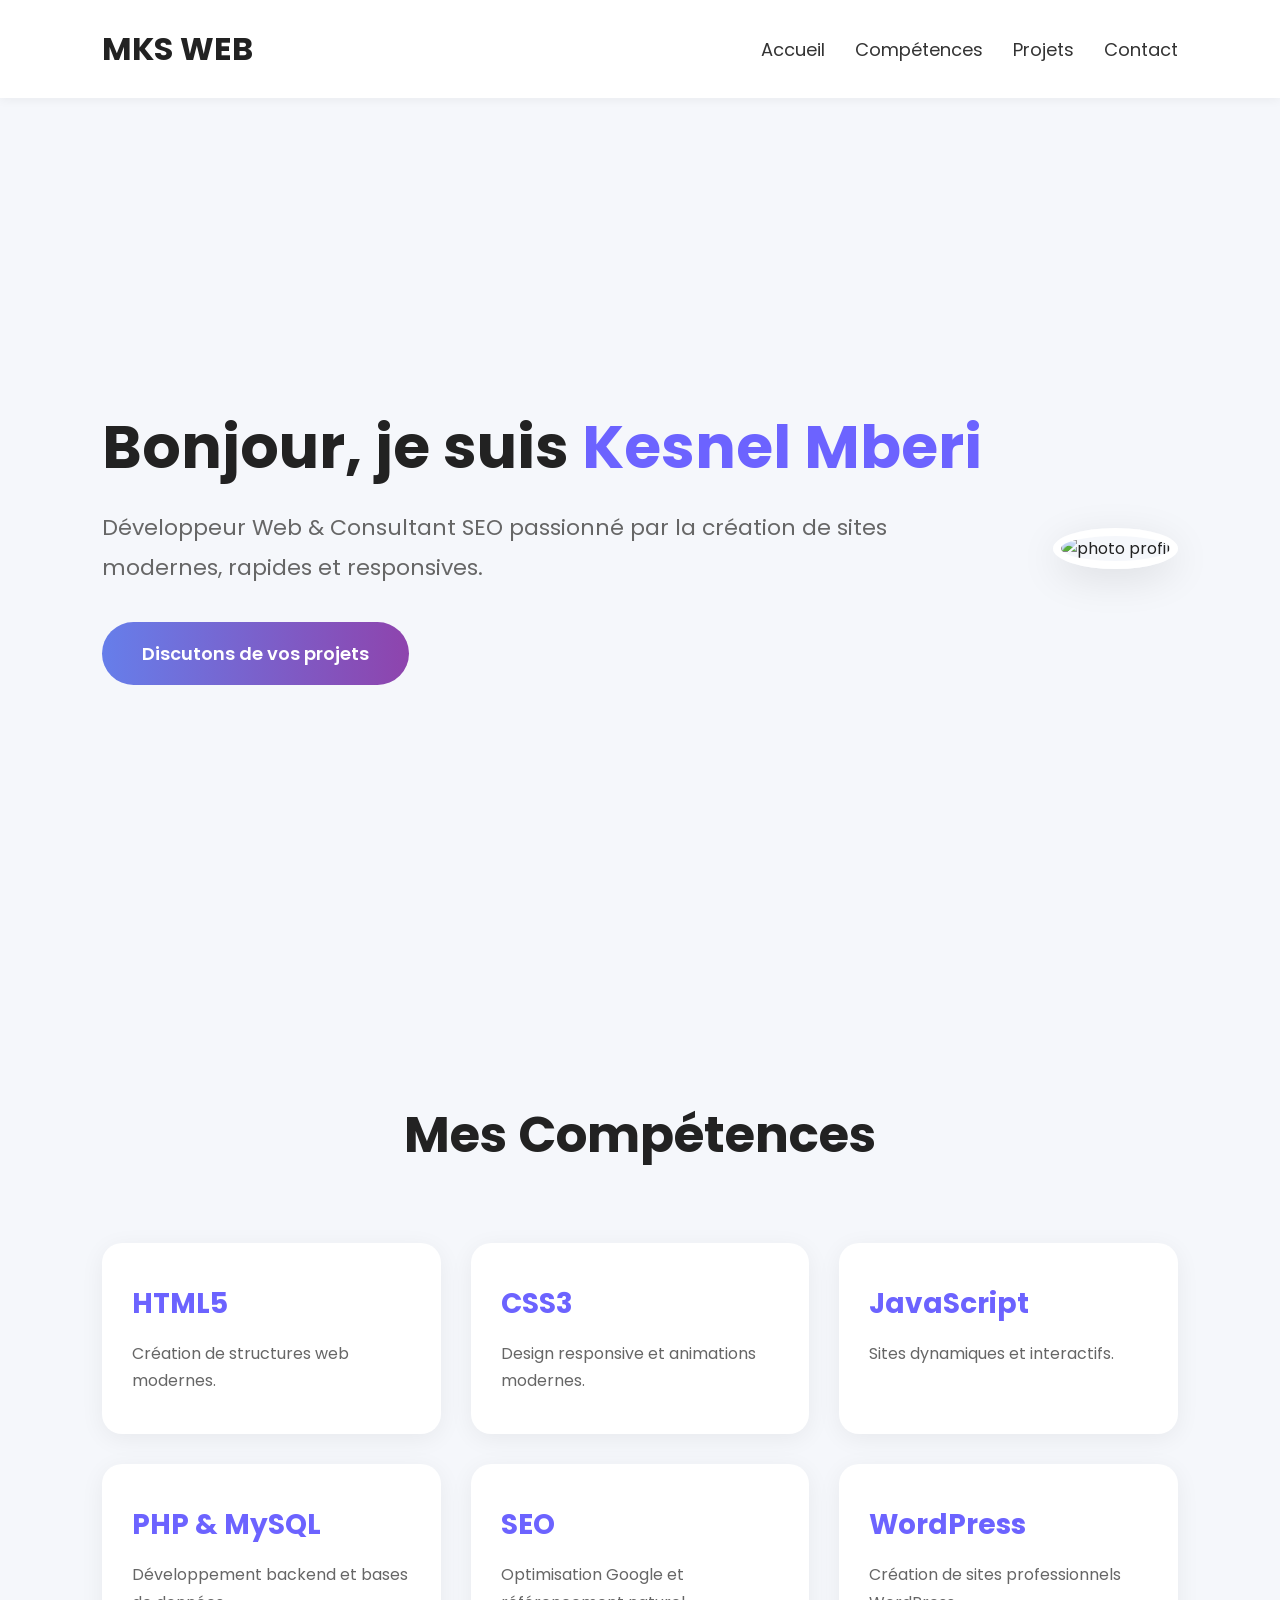
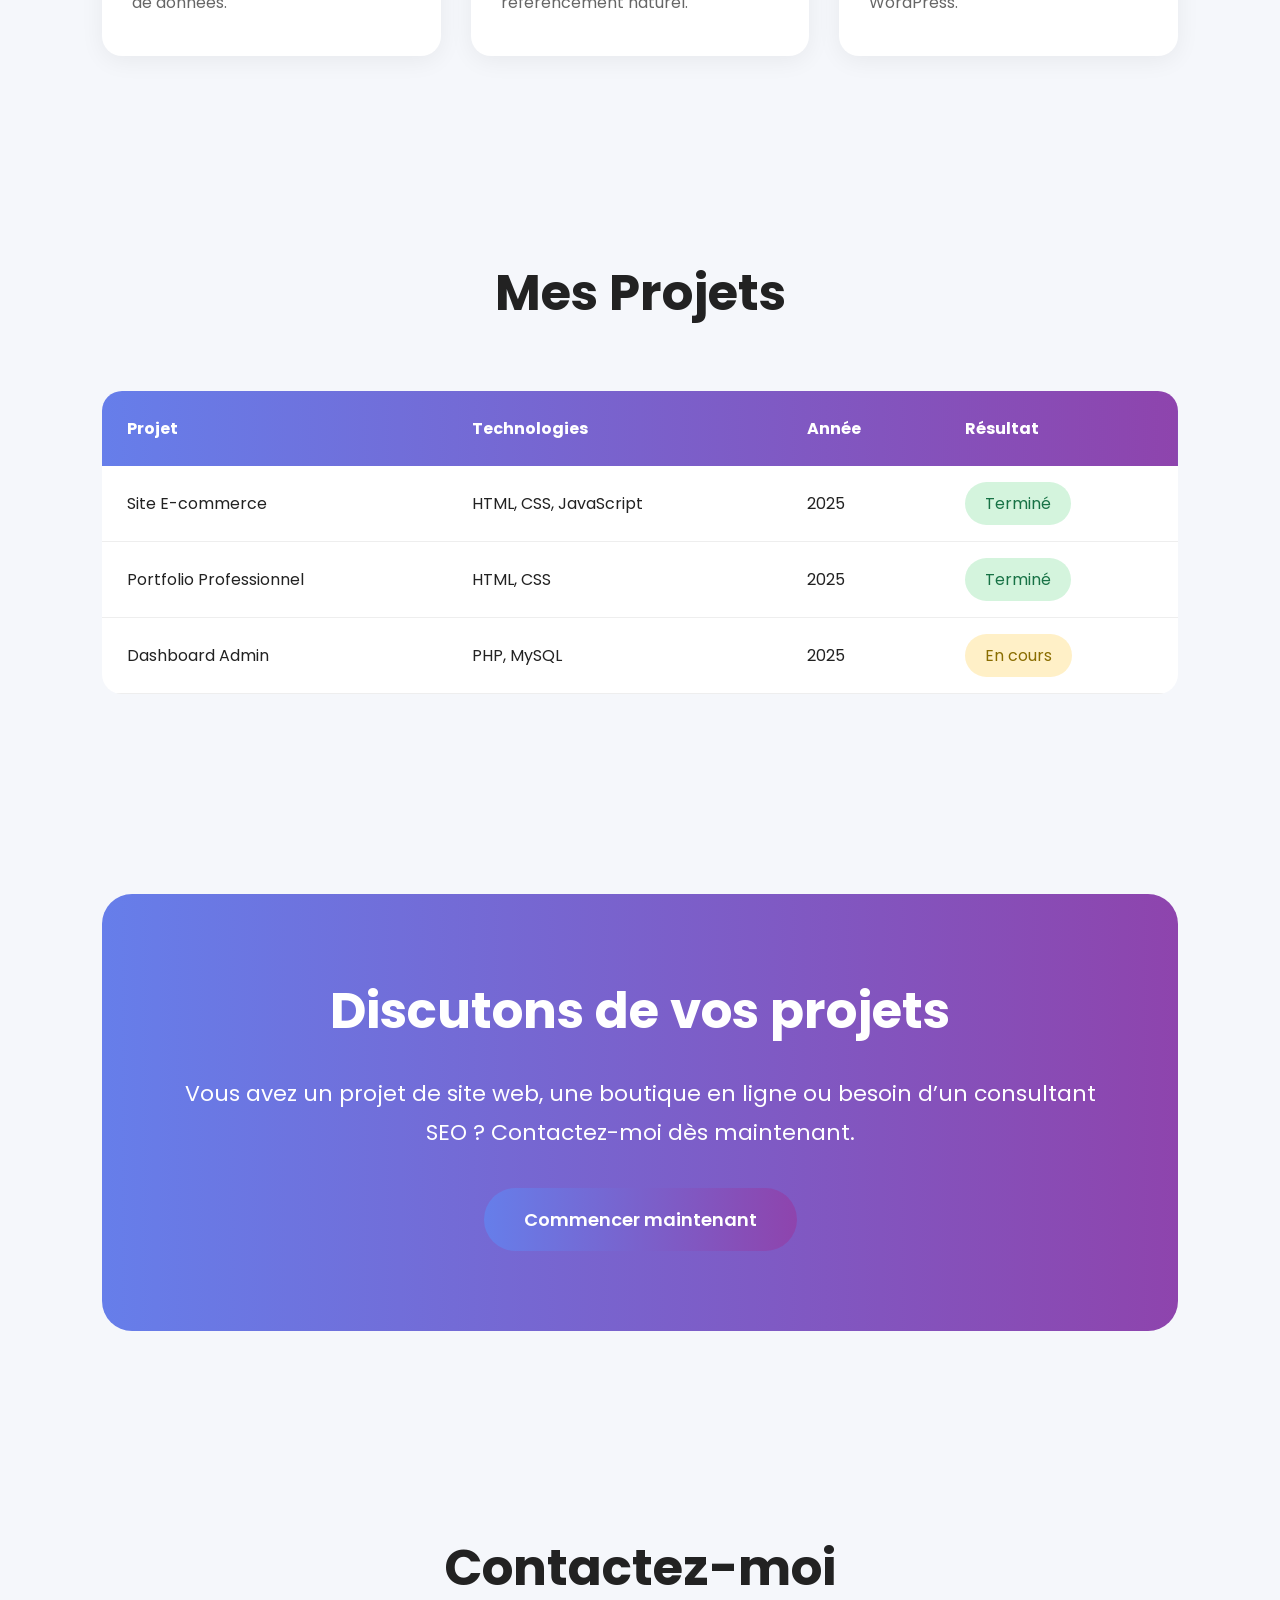
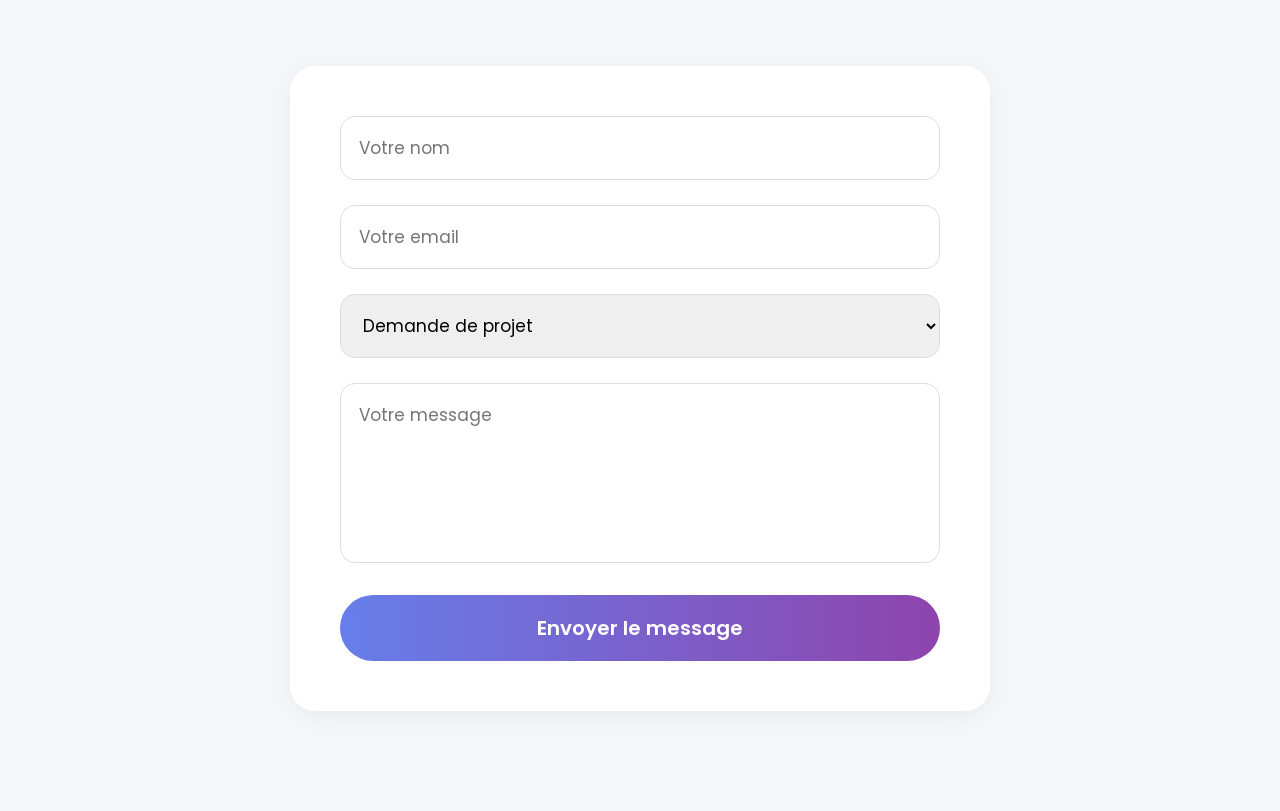
==== index.html @ 6fd8b12e "Add files via upload" ====
<!-- index.html -->  
<!DOCTYPE html>  
<html lang="fr">  
<head>  
    <meta charset="UTF-8">  
    <meta name="viewport" content="width=device-width, initial-scale=1.0">  
    <title>MKS WEB | Portfolio</title>  
    <link rel="stylesheet" href="pytto.css">  
  
    <!-- Google Font -->  
    <link rel="preconnect" href="https://fonts.googleapis.com">  
    <link href="https://fonts.googleapis.com/css2?family=Poppins:wght@300;400;500;600;700&display=swap" rel="stylesheet">  
</head>  
<body>  
  
    <!-- HEADER -->  
    <header>  
        <div class="logo">MKS WEB</div>  
  
        <nav>  
            <a href="#accueil">Accueil</a>  
            <a href="pytto competences.html">Compétences</a>  
            <a href="pytto projets.html">Projets</a>  
            <a href="pytto contact.html">Contact</a>  
        </nav>  
    </header>  
  
    <!-- HERO -->  
    <section class="hero" id="accueil">  
  
        <div class="hero-text">  
            <h1>  
                Bonjour, je suis   
                <span>Kesnel Mberi</span>  
            </h1>  
  
            <p>  
                Développeur Web & Consultant SEO passionné   
                par la création de sites modernes, rapides   
                et responsives.  
            </p>  
  
            <div class="buttons">  
                <a href="pytto contact.html" class="btn">Discutons de vos projets</a>  
            </div>  
        </div>  
  
        <div class="hero-image">  
            <img src="bebe img.jpeg" alt="photo profil">  
        </div>  
  
    </section>  
  
    <!-- COMPETENCES -->  
    <section class="competences" id="competences">  
  
        <h2>Mes Compétences</h2>  
  
        <div class="cards">  
  
            <div class="card">  
                <h3>HTML5</h3>  
                <p>Création de structures web modernes.</p>  
            </div>  
  
            <div class="card">  
                <h3>CSS3</h3>  
                <p>Design responsive et animations modernes.</p>  
            </div>  
  
            <div class="card">  
                <h3>JavaScript</h3>  
                <p>Sites dynamiques et interactifs.</p>  
            </div>  
  
            <div class="card">  
                <h3>PHP & MySQL</h3>  
                <p>Développement backend et bases de données.</p>  
            </div>  
  
            <div class="card">  
                <h3>SEO</h3>  
                <p>Optimisation Google et référencement naturel.</p>  
            </div>  
  
            <div class="card">  
                <h3>WordPress</h3>  
                <p>Création de sites professionnels WordPress.</p>  
            </div>  
  
        </div>  
  
    </section>  
  
    <!-- PROJETS -->  
    <section class="projets" id="projets">  
  
        <h2>Mes Projets</h2>  
  
        <div class="table-container">  
  
            <table>  
  
                <thead>  
                    <tr>  
                        <th>Projet</th>  
                        <th>Technologies</th>  
                        <th>Année</th>  
                        <th>Résultat</th>  
                    </tr>  
                </thead>  
  
                <tbody>  
  
                    <tr>  
                        <td>Site E-commerce</td>  
                        <td>HTML, CSS, JavaScript</td>  
                        <td>2025</td>  
                        <td>  
                            <span class="termine">Terminé</span>  
                        </td>  
                    </tr>  
  
                    <tr>  
                        <td>Portfolio Professionnel</td>  
                        <td>HTML, CSS</td>  
                        <td>2025</td>  
                        <td>  
                            <span class="termine">Terminé</span>  
                        </td>  
                    </tr>  
  
                    <tr>  
                        <td>Dashboard Admin</td>  
                        <td>PHP, MySQL</td>  
                        <td>2025</td>  
                        <td>  
                            <span class="encours">En cours</span>  
                        </td>  
                    </tr>  
  
                </tbody>  
  
            </table>  
  
        </div>  
  
    </section>  
  
    <!-- DISCUTONS -->  
    <section class="discussion">  
  
        <div class="discussion-box">  
  
            <h2>Discutons de vos projets</h2>  
  
            <p>  
                Vous avez un projet de site web, une boutique   
                en ligne ou besoin d’un consultant SEO ?  
                Contactez-moi dès maintenant.  
            </p>  
  
            <a href="pytto contact.html" class="btn">  
                Commencer maintenant  
            </a>  
  
        </div>  
  
    </section>  
  
    <!-- CONTACT -->  
    <section class="contact" id="contact">  
  
        <h2>Contactez-moi</h2>  
  
        <form>  
  
            <input type="text" placeholder="Votre nom">  
  
            <input type="email" placeholder="Votre email">  
  
            <select>  
                <option>Demande de projet</option>  
                <option>Création de site</option>  
                <option>SEO</option>  
                <option>Maintenance</option>  
            </select>  
  
            <textarea placeholder="Votre message"></textarea>  
  
            <button type="submit">  
                Envoyer le message  
            </button>  
  
        </form>  
  
    </section>  
  
</body>  
</html>
---- pytto.css ----
/* style.css */  
  
*{  
    margin:0;  
    padding:0;  
    box-sizing:border-box;  
    font-family:'Poppins', sans-serif;  
}  
  
body{  
    background:#f5f7fb;  
    color:#222;  
}  
  
/* HEADER */  
  
header{  
    width:100%;  
    background:white;  
    padding:25px 8%;  
    display:flex;  
    justify-content:space-between;  
    align-items:center;  
    position:sticky;  
    top:0;  
    z-index:1000;  
    box-shadow:0 2px 10px rgba(0,0,0,0.05);  
}  
  
.logo{  
    font-size:32px;  
    font-weight:700;  
}  
  
nav{  
    display:flex;  
    gap:30px;  
}  
  
nav a{  
    text-decoration:none;  
    color:#333;  
    font-size:18px;  
    transition:0.3s;  
}  
  
nav a:hover{  
    color:#6c63ff;  
}  
  
/* HERO */  
  
.hero{  
    min-height:100vh;  
    padding:80px 8%;  
    display:flex;  
    justify-content:space-between;  
    align-items:center;  
    gap:60px;  
}  
  
.hero-text{  
    flex:1;  
}  
  
.hero-text h1{  
    font-size:60px;  
    line-height:1.2;  
    margin-bottom:25px;  
}  
  
.hero-text span{  
    color:#6c63ff;  
}  
  
.hero-text p{  
    font-size:22px;  
    color:#666;  
    line-height:1.8;  
    margin-bottom:35px;  
}  
  
.btn{  
    display:inline-block;  
    padding:18px 40px;  
    border-radius:50px;  
    text-decoration:none;  
    color:white;  
    background:linear-gradient(90deg,#667eea,#8e44ad);  
    transition:0.3s;  
    font-size:18px;  
    font-weight:600;  
}  
  
.btn:hover{  
    transform:translateY(-5px);  
}  
  
.hero-image img{  
    width:420px;  
    height:420px;  
    border-radius:50%;  
    object-fit:cover;  
    border:8px solid white;  
    box-shadow:0 10px 40px rgba(0,0,0,0.1);  
}  
  
/* COMPETENCES */  
  
.competences{  
    padding:100px 8%;  
}  
  
.competences h2{  
    text-align:center;  
    font-size:50px;  
    margin-bottom:70px;  
}  
  
.cards{  
    display:grid;  
    grid-template-columns:repeat(auto-fit,minmax(250px,1fr));  
    gap:30px;  
}  
  
.card{  
    background:white;  
    padding:40px 30px;  
    border-radius:20px;  
    box-shadow:0 5px 25px rgba(0,0,0,0.06);  
    transition:0.3s;  
}  
  
.card:hover{  
    transform:translateY(-10px);  
}  
  
.card h3{  
    font-size:28px;  
    margin-bottom:15px;  
    color:#6c63ff;  
}  
  
.card p{  
    color:#666;  
    line-height:1.7;  
}  
  
/* PROJETS */  
  
.projets{  
    padding:100px 8%;  
}  
  
.projets h2{  
    text-align:center;  
    font-size:50px;  
    margin-bottom:60px;  
}  
  
.table-container{  
    overflow:auto;  
}  
  
table{  
    width:100%;  
    border-collapse:collapse;  
    background:white;  
    border-radius:20px;  
    overflow:hidden;  
}  
  
thead{  
    background:linear-gradient(90deg,#667eea,#8e44ad);  
    color:white;  
}  
  
th, td{  
    padding:25px;  
    text-align:left;  
}  
  
tbody tr{  
    border-bottom:1px solid #eee;  
}  
  
.termine{  
    background:#d4f4dd;  
    color:#177245;  
    padding:10px 20px;  
    border-radius:30px;  
}  
  
.encours{  
    background:#fff0c7;  
    color:#8a6d00;  
    padding:10px 20px;  
    border-radius:30px;  
}  
  
/* DISCUSSION */  
  
.discussion{  
    padding:100px 8%;  
}  
  
.discussion-box{  
    background:linear-gradient(90deg,#667eea,#8e44ad);  
    color:white;  
    padding:80px;  
    border-radius:30px;  
    text-align:center;  
}  
  
.discussion-box h2{  
    font-size:50px;  
    margin-bottom:25px;  
}  
  
.discussion-box p{  
    font-size:22px;  
    line-height:1.8;  
    margin-bottom:35px;  
}  
  
/* CONTACT */  
  
.contact{  
    padding:100px 8%;  
}  
  
.contact h2{  
    text-align:center;  
    font-size:50px;  
    margin-bottom:60px;  
}  
  
form{  
    max-width:700px;  
    margin:auto;  
    background:white;  
    padding:50px;  
    border-radius:25px;  
    box-shadow:0 5px 30px rgba(0,0,0,0.06);  
}  
  
input,  
select,  
textarea{  
    width:100%;  
    padding:18px;  
    margin-bottom:25px;  
    border:1px solid #ddd;  
    border-radius:15px;  
    font-size:17px;  
}  
  
textarea{  
    height:180px;  
    resize:none;  
}  
  
button{  
    width:100%;  
    padding:18px;  
    border:none;  
    border-radius:50px;  
    background:linear-gradient(90deg,#667eea,#8e44ad);  
    color:white;  
    font-size:20px;  
    font-weight:600;  
    cursor:pointer;  
}  
  
/* RESPONSIVE */  
  
@media(max-width:900px){  
  
    header{  
        flex-direction:column;  
        gap:20px;  
    }  
  
    nav{  
        flex-wrap:wrap;  
        justify-content:center;  
    }  
  
    .hero{  
        flex-direction:column;  
        text-align:center;  
    }  
  
    .hero-text h1{  
        font-size:45px;  
    }  
  
    .hero-image img{  
        width:300px;  
        height:300px;  
    }  
  
    .competences h2,  
    .projets h2,  
    .contact h2,  
    .discussion-box h2{  
        font-size:40px;  
    }  
  
    .discussion-box{  
        padding:50px 30px;  
    }  
  
}
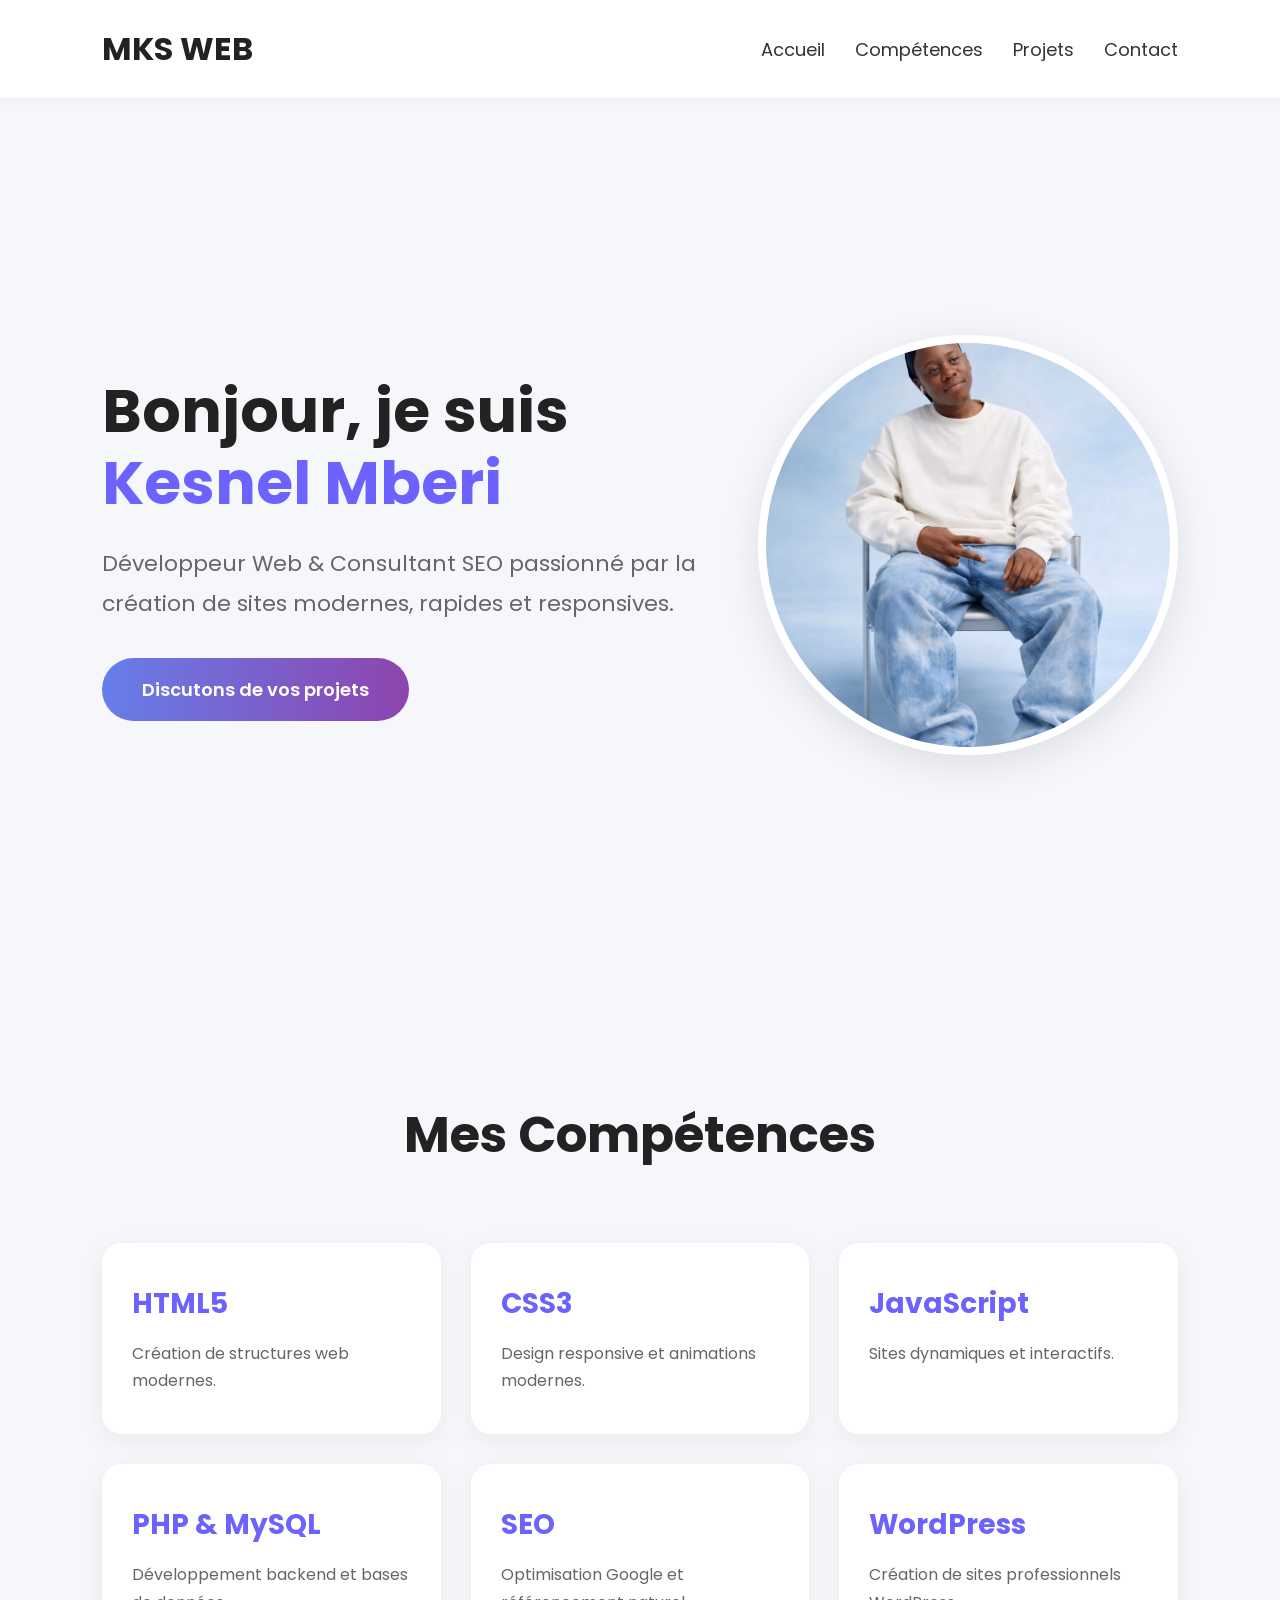
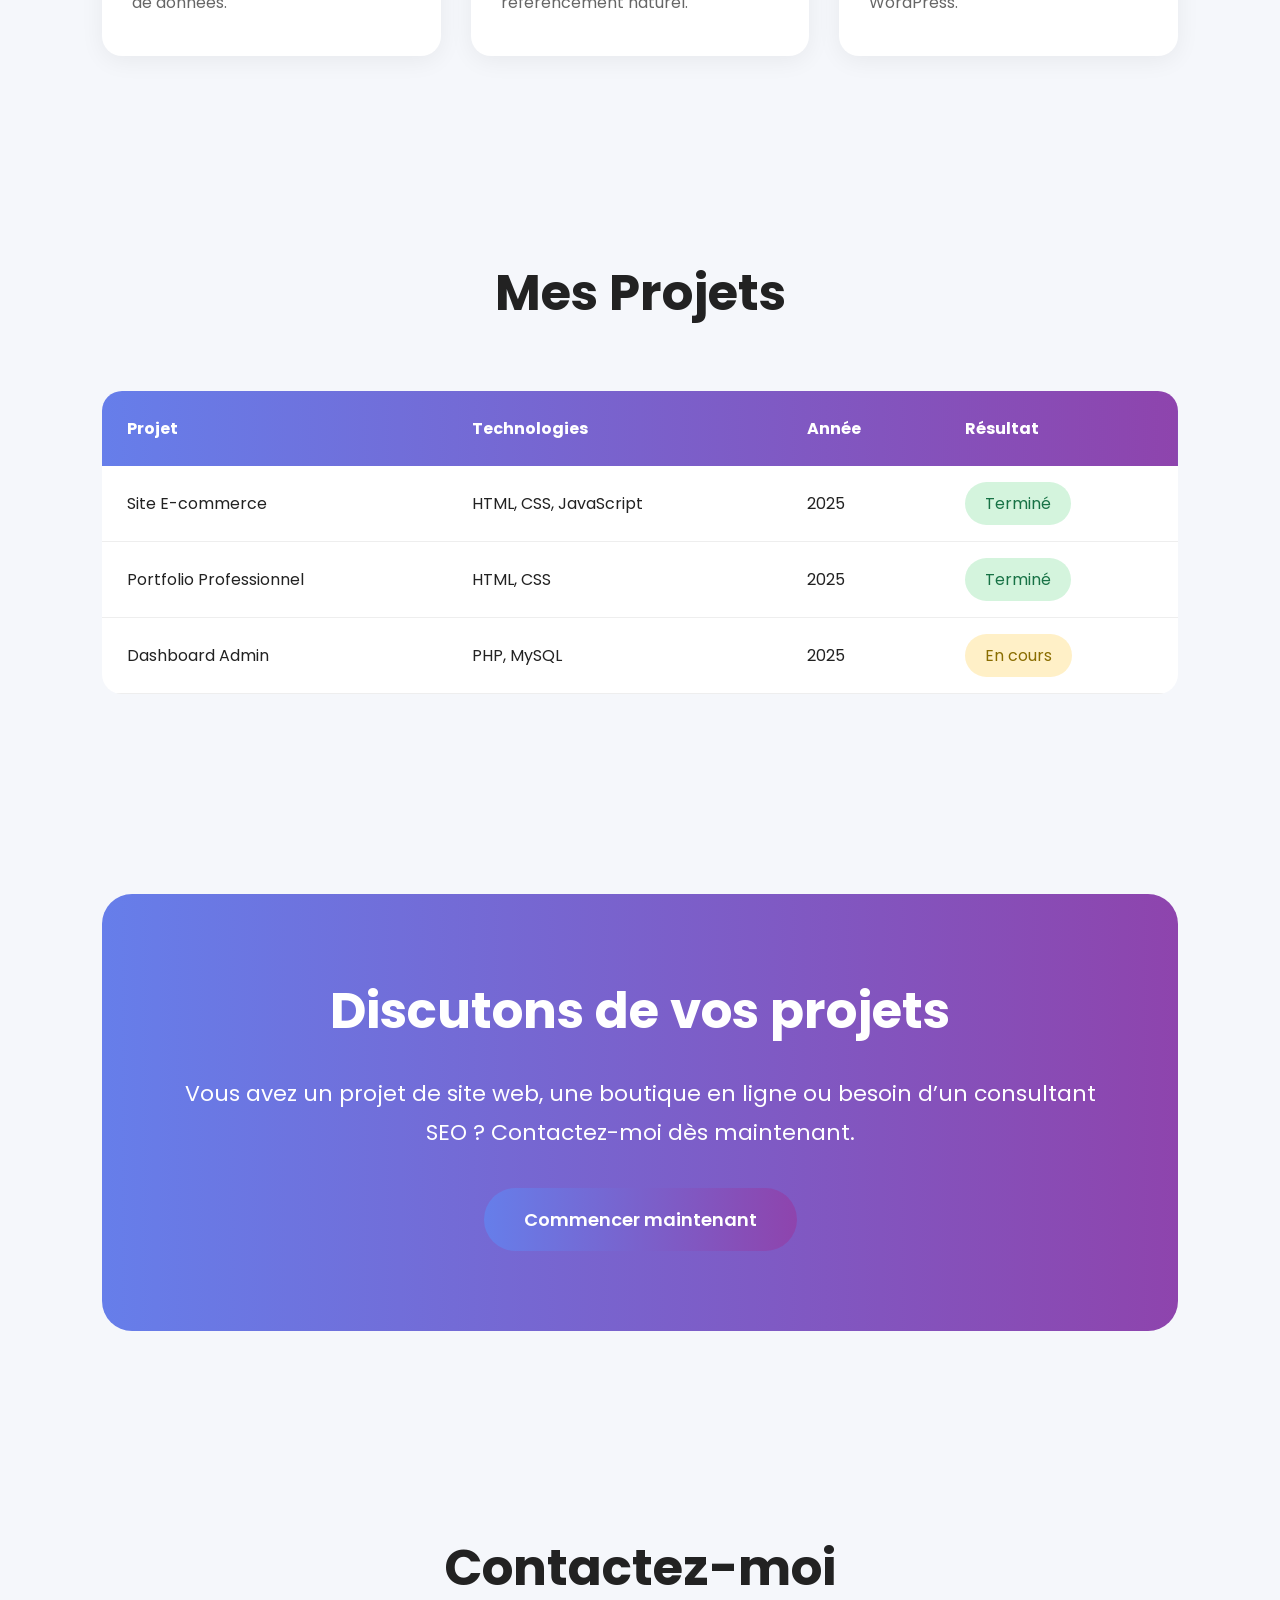
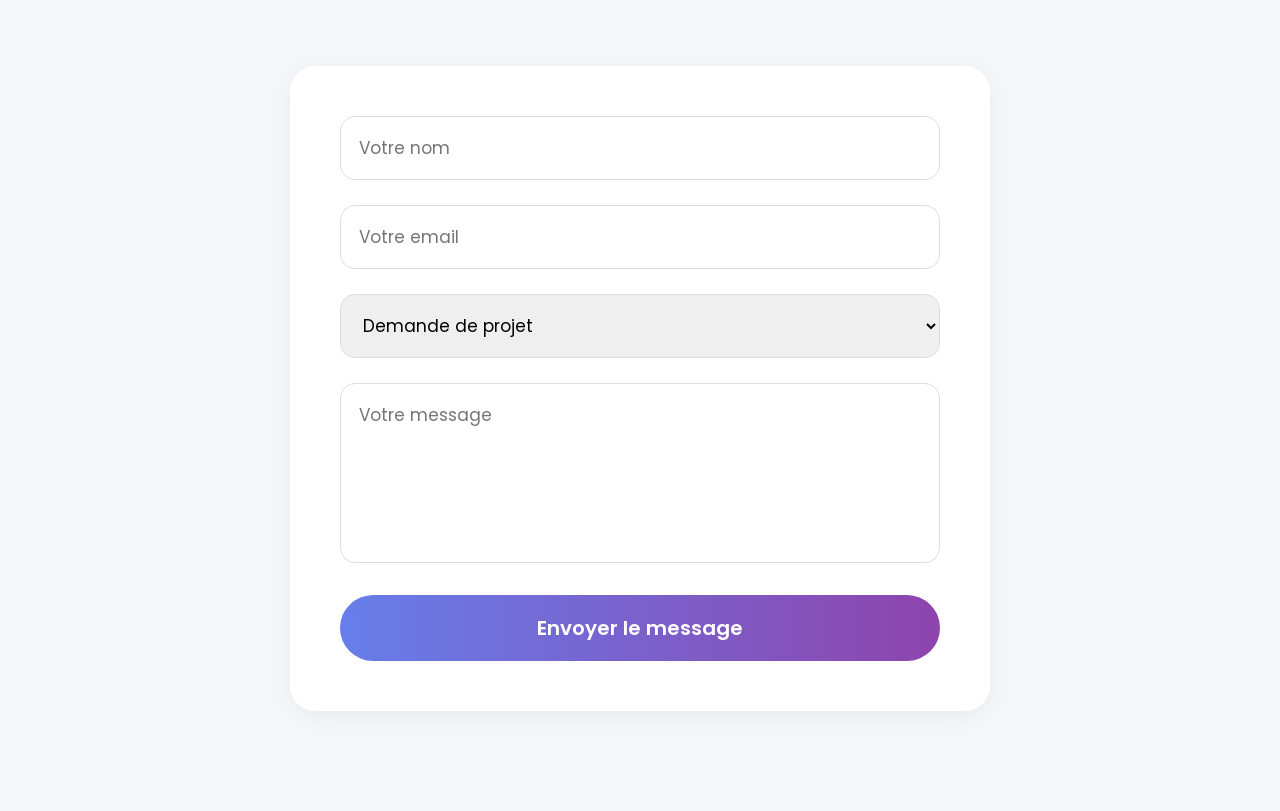
==== commit fb6c9cb3: "Update image source in hero section" ====
--- a/index.html
+++ b/index.html
@@ -46,7 +46,7 @@
         </div>  
   
         <div class="hero-image">  
-            <img src="bebe img.jpeg" alt="photo profil">  
+            <img src="kesnel img.jpg" alt="photo profil">  
         </div>  
   
     </section>  
